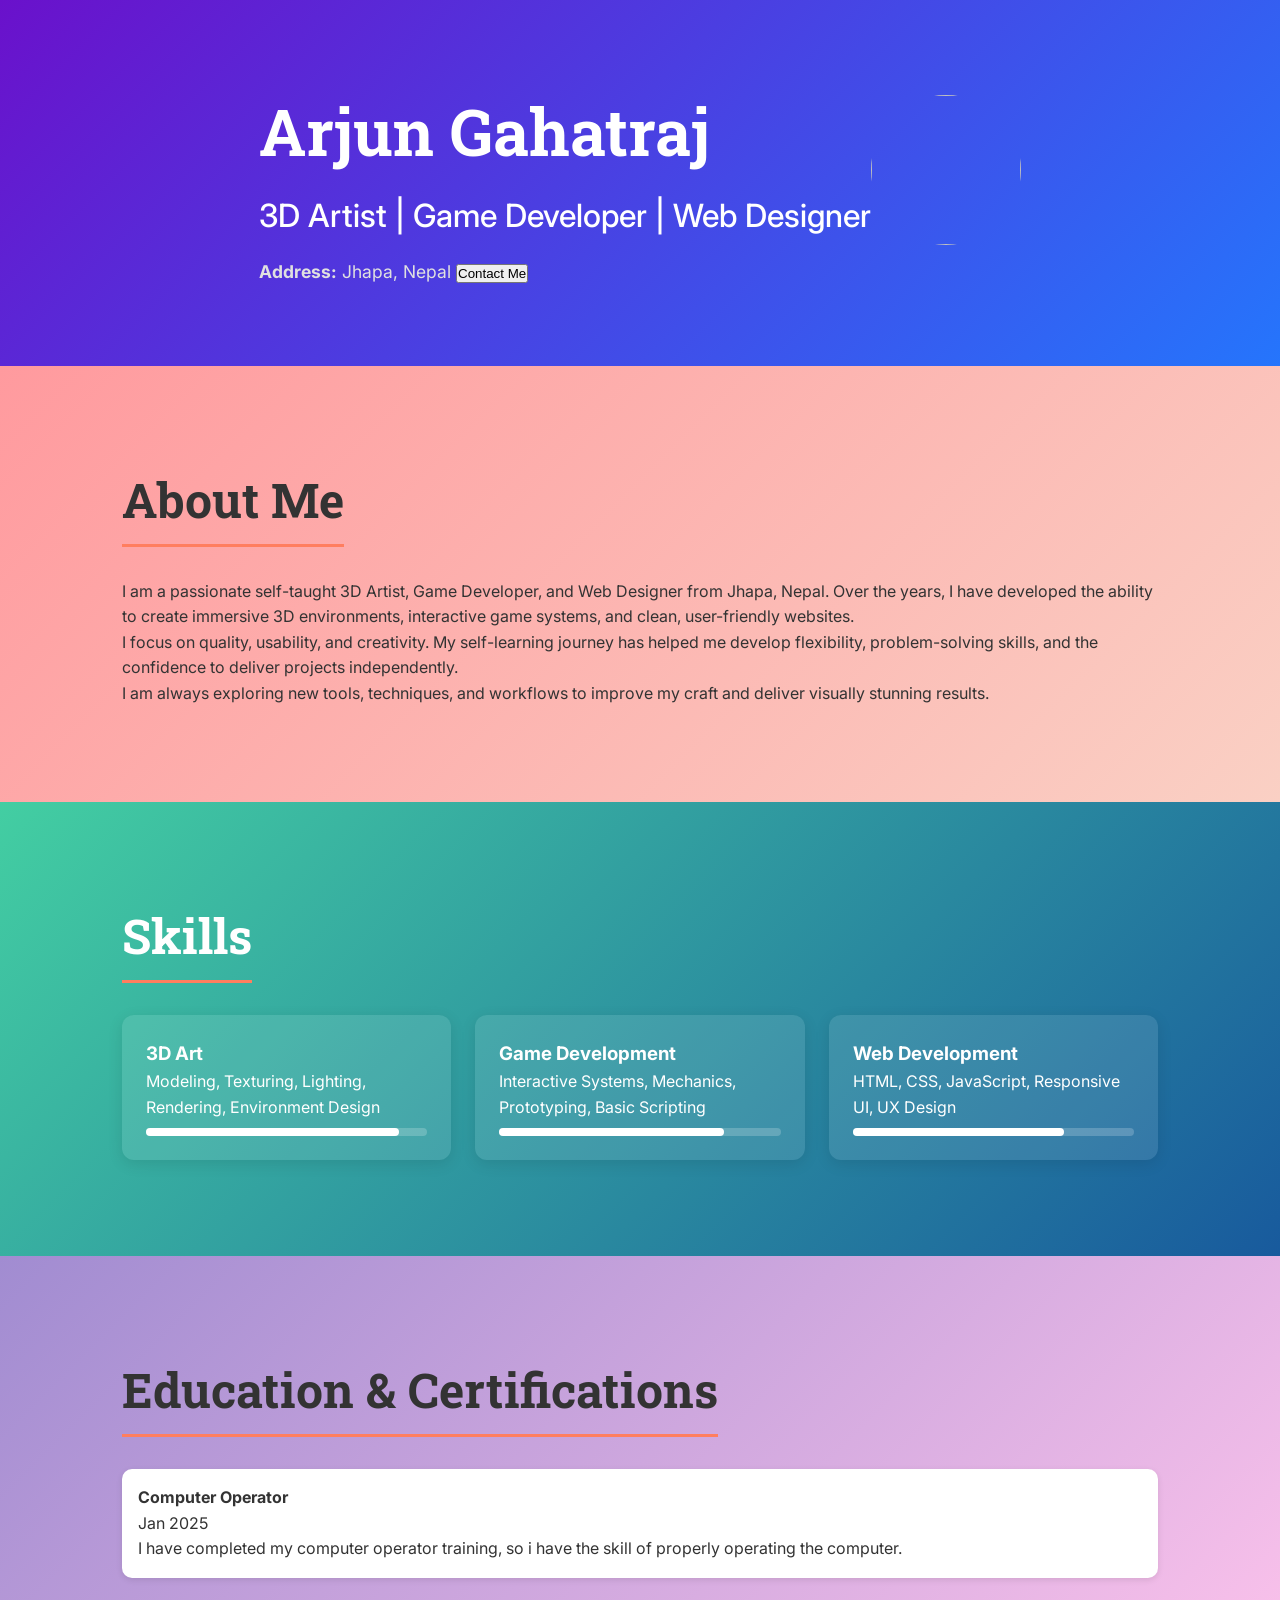
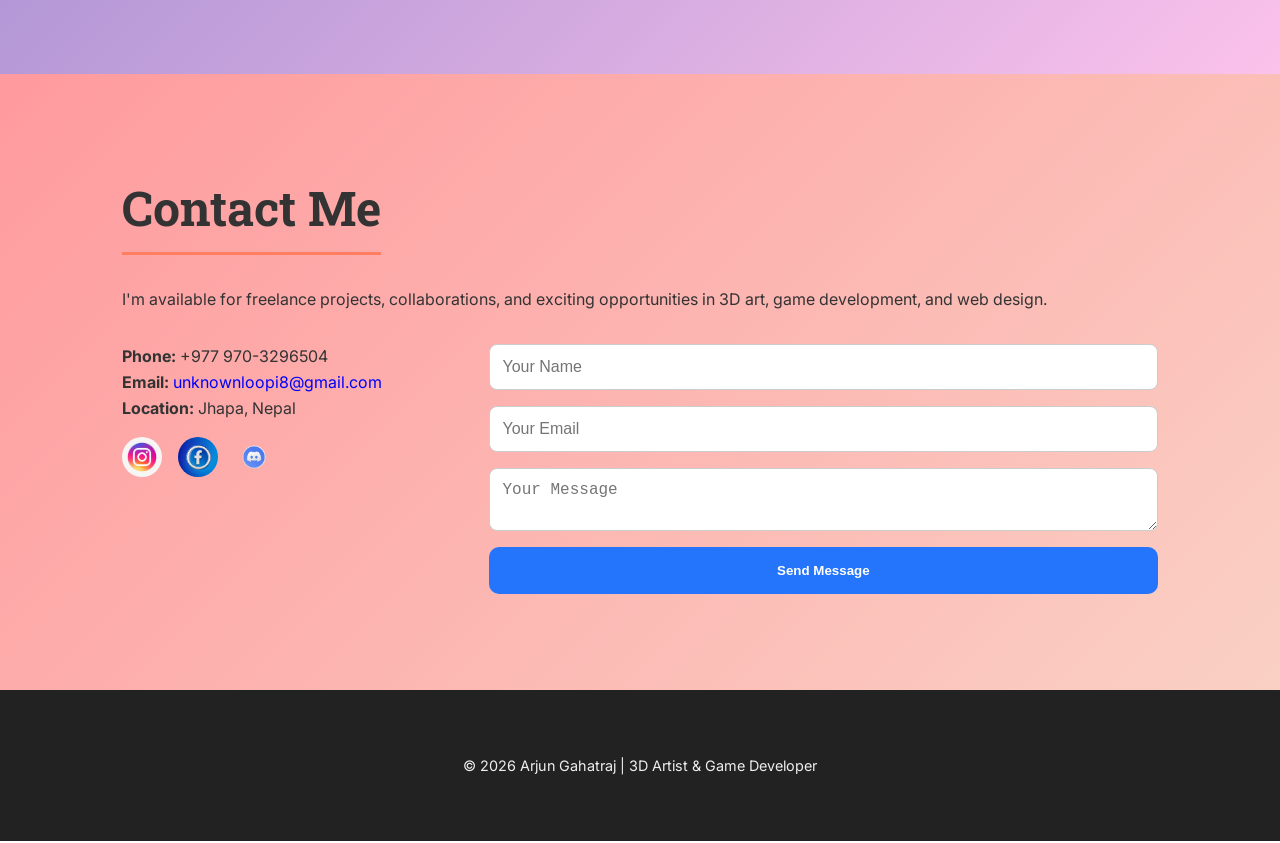
==== index.html @ a42ad147 "Add files via upload" ====
<!DOCTYPE html>
<html lang="en">
<head>
    <meta charset="UTF-8">
    <meta name="viewport" content="width=device-width, initial-scale=1.0">
    <title>Arjun Gahatraj | CV & Portfolio</title>
    <link rel="stylesheet" href="style.css">
    <link href="https://fonts.googleapis.com/css2?family=Inter:wght@400;500;600;700&family=Roboto+Slab:wght@700&display=swap" rel="stylesheet">
</head>
<body>

<!-- Header -->
<header>
    <div class="container header-container">
        <div class="header-title-left">
            <div>
                <h1>Arjun Gahatraj</h1>
                <h2>3D Artist | Game Developer | Web Designer</h2>
            </div>
             <p class="contact-info">
            <b>Address:</b> Jhapa, Nepal
            <!-- Smooth scroll button -->
            <button onclick="document.querySelector('#contact').scrollIntoView({behavior:'smooth'});">
                Contact Me
            </button>
        </p>
        </div>

        <!-- Logo on the right -->
        <div class="logo-end"><img src="https://scontent.fbir7-1.fna.fbcdn.net/v/t39.30808-6/624730823_122177357588399810_7606811546794086730_n.jpg?_nc_cat=108&ccb=1-7&_nc_sid=1d70fc&_nc_ohc=xAlv4XyQEcIQ7kNvwELVkJZ&_nc_oc=Adrgv4I9FXVikTMfXrsfciHVMyRucECPaUSxjr8Bx2lHg42llV7FrNRzdEQzzEj6ynUmH2flnrCEOOec3yPM-d5L&_nc_zt=23&_nc_ht=scontent.fbir7-1.fna&_nc_gid=nI_kO9HvmDN8DcgPKKiGzg&_nc_ss=7a3a8&oh=00_Af2G0-FLDVwYZs8NDkvEdCHOG3veUd5ioL7ylQBLHGQAGQ&oe=69D97340" alt=""></div>

        <!-- Contact Info with Scroll Button -->
       
    </div>
</header>

    <!-- About Me -->
    <section id="about" class="section section-gradient">
        <div class="container">
            <h2>About Me</h2>
            <p>
                I am a passionate self-taught 3D Artist, Game Developer, and Web Designer from Jhapa, Nepal. Over the years, I have developed the ability to create immersive 3D environments, interactive game systems, and clean, user-friendly websites.
            </p>
            <p>
                I focus on quality, usability, and creativity. My self-learning journey has helped me develop flexibility, problem-solving skills, and the confidence to deliver projects independently.
            </p>
            <p>
                I am always exploring new tools, techniques, and workflows to improve my craft and deliver visually stunning results.
            </p>
        </div>
    </section>

    <!-- Skills -->
    <section id="skills" class="section skills-section">
        <div class="container">
            <h2>Skills</h2>
            <div class="skills-grid">
                <div class="skill-card">
                    <h3>3D Art</h3>
                    <p>Modeling, Texturing, Lighting, Rendering, Environment Design</p>
                    <div class="progress-bar"><span style="width: 90%"></span></div>
                </div>
                <div class="skill-card">
                    <h3>Game Development</h3>
                    <p>Interactive Systems, Mechanics, Prototyping, Basic Scripting</p>
                    <div class="progress-bar"><span style="width: 80%"></span></div>
                </div>
                <div class="skill-card">
                    <h3>Web Development</h3>
                    <p>HTML, CSS, JavaScript, Responsive UI, UX Design</p>
                    <div class="progress-bar"><span style="width: 75%"></span></div>
                </div>
            </div>
        </div>
    </section>

    <!-- Education & Certifications -->
    <section id="education" class="section section-gradient-alt">
        <div class="container">
            <h2>Education & Certifications</h2>
            <div class="timeline">
                
                <div class="timeline-item">
                    <h4>Computer Operator</h4>
                    <p>Jan 2025</p>
                    <p>I have completed my computer operator training, so i have the skill of properly operating the computer.</p>
                    
                </div>
            </div>
        </div>
    </section>

    <!-- Contact -->
    <section id="contact" class="section section-gradient">
        <div class="container">
            <h2>Contact Me</h2>
            <p>I'm available for freelance projects, collaborations, and exciting opportunities in 3D art, game development, and web design.</p>
            <div class="contact-container">
                <div class="contact-info-box">
                    <p><strong>Phone:</strong> +977 970-3296504</p>
                    <p><strong>Email:</strong> <a href="mailto:unknownloopi8@gmail.com">unknownloopi8@gmail.com</a></p>
                    <p><strong>Location:</strong> Jhapa, Nepal</p>
                    <div class="social-links">
                        <a href="https://www.instagram.com/print_arjun/" target="_blank"><img src="media/insta.jpg" alt="Instagram"></a>
                        <a href="https://www.facebook.com/arjun.gahatraj.645081" target="_blank"><img src="media/face.jpg" alt="Facebook"></a>
                        <a href="https://discord.com/users/1444528411895927009" target="_blank">
    <img src="media/dis.png" alt="Discord">
</a>
                    </div>
                </div>
                <form class="contact-form">
                    <input type="text" placeholder="Your Name" required>
                    <input type="email" placeholder="Your Email" required>
                    <textarea placeholder="Your Message" required></textarea>
                    <button type="submit">Send Message</button>
                </form>
            </div>
        </div>
    </section>

    <!-- Footer -->
    <footer>
        <div class="container">
            <p>&copy; 2026 Arjun Gahatraj | 3D Artist & Game Developer</p>
        </div>
    </footer>

</body>
</html>
---- style.css ----
/* Reset & Base */
* { margin: 0; padding: 0; box-sizing: border-box; }
body { font-family: 'Inter', sans-serif; background: #fefefe; color: #333; line-height: 1.6; }
a { text-decoration: none; color: #00f; transition: all 0.3s; }
a:hover { text-shadow: 0 0 10px #00f, 0 0 15px #00f; }

/* Containers */
.container { max-width: 1100px; margin: 0 auto; padding: 2rem; }

/* Header */
header { background: linear-gradient(135deg, #6a11cb, #2575fc); color: #fff; padding: 3rem 0; display: flex; flex-direction: column; }
.header-container { display: flex; align-items: center; justify-content: space-between; flex-wrap: wrap; }
.header-title-left { text-align: left; }
.logo-end { font-size: 3.5rem; }
.logo-end img { width: 150px; height: 150px; border-radius: 50%; }
header h1 { font-family: 'Roboto Slab', serif; font-size: 4rem; margin-bottom: 0.5rem; }
header h2 { font-weight: 500; font-size: 2rem; margin-bottom: 1rem; }
header .contact-info { font-size: 1.1rem; color: #e0e0e0; }

/* Sections */
.section { padding: 4rem 0; }
.section h2 { font-family: 'Roboto Slab', serif; font-size: 3rem; margin-bottom: 2rem; text-align: left; border-bottom: 3px solid #ff7e5f; display: inline-block; padding-bottom: 5px; }

/* Section Backgrounds */
.section-gradient { background: linear-gradient(135deg, #ff9a9e, #fad0c4); color: #333; }
.section-gradient-alt { background: linear-gradient(135deg, #a18cd1, #fbc2eb); color: #333; }
.skills-section { background: linear-gradient(135deg, #43cea2, #185a9d); color: #fff; }

/* Skills */
.skills-grid { display: grid; grid-template-columns: repeat(auto-fit, minmax(220px, 1fr)); gap: 1.5rem; }
.skill-card { padding: 1.5rem; border-radius: 12px; background: rgba(255,255,255,0.1); color: #fff; box-shadow: 0 4px 15px rgba(0,0,0,0.1); transition: transform 0.3s; }
.skill-card:hover { transform: translateY(-5px); }
.progress-bar { background: rgba(255,255,255,0.2); height: 8px; border-radius: 5px; margin-top: 0.5rem; }
.progress-bar span { display: block; height: 100%; background: #fff; border-radius: 5px; }

/* Timeline (Education) */
.timeline { display: flex; flex-direction: column; gap: 1rem; }
.timeline-item { background: #fff; padding: 1rem; border-radius: 10px; box-shadow: 0 2px 6px rgba(0,0,0,0.1); }

/* Contact */
.contact-container { display: flex; gap: 2rem; flex-wrap: wrap; margin-top: 2rem; }
.contact-info-box { flex: 1; min-width: 250px; }
.contact-form { flex: 2; min-width: 300px; display: flex; flex-direction: column; gap: 1rem; }
.contact-form input, .contact-form textarea { padding: 0.8rem; border-radius: 8px; border: 1px solid #ccc; font-size: 1rem; }
.contact-form button { padding: 1rem; border-radius: 10px; border: none; background: #2575fc; color: #fff; font-weight: 600; cursor: pointer; transition: background 0.3s; }
.contact-form button:hover { background: #6a11cb; }
.social-links { margin-top: 1rem; display: flex; gap: 1rem; }
.social-links img { width: 40px; height: 40px; border-radius: 50%; transition: transform 0.3s; }
.social-links img:hover { transform: scale(1.2); }

/* Footer */
footer { background: #222; color: #eee; text-align: center; padding: 2rem; font-size: 0.9rem; }

/* Responsive */
@media(max-width:768px){
    .skills-grid { grid-template-columns: 1fr; }
    .contact-container { flex-direction: column; }
    .header-container { flex-direction: column; align-items: flex-start; gap: 1rem; }
    .logo-end { align-self: flex-end; }
}
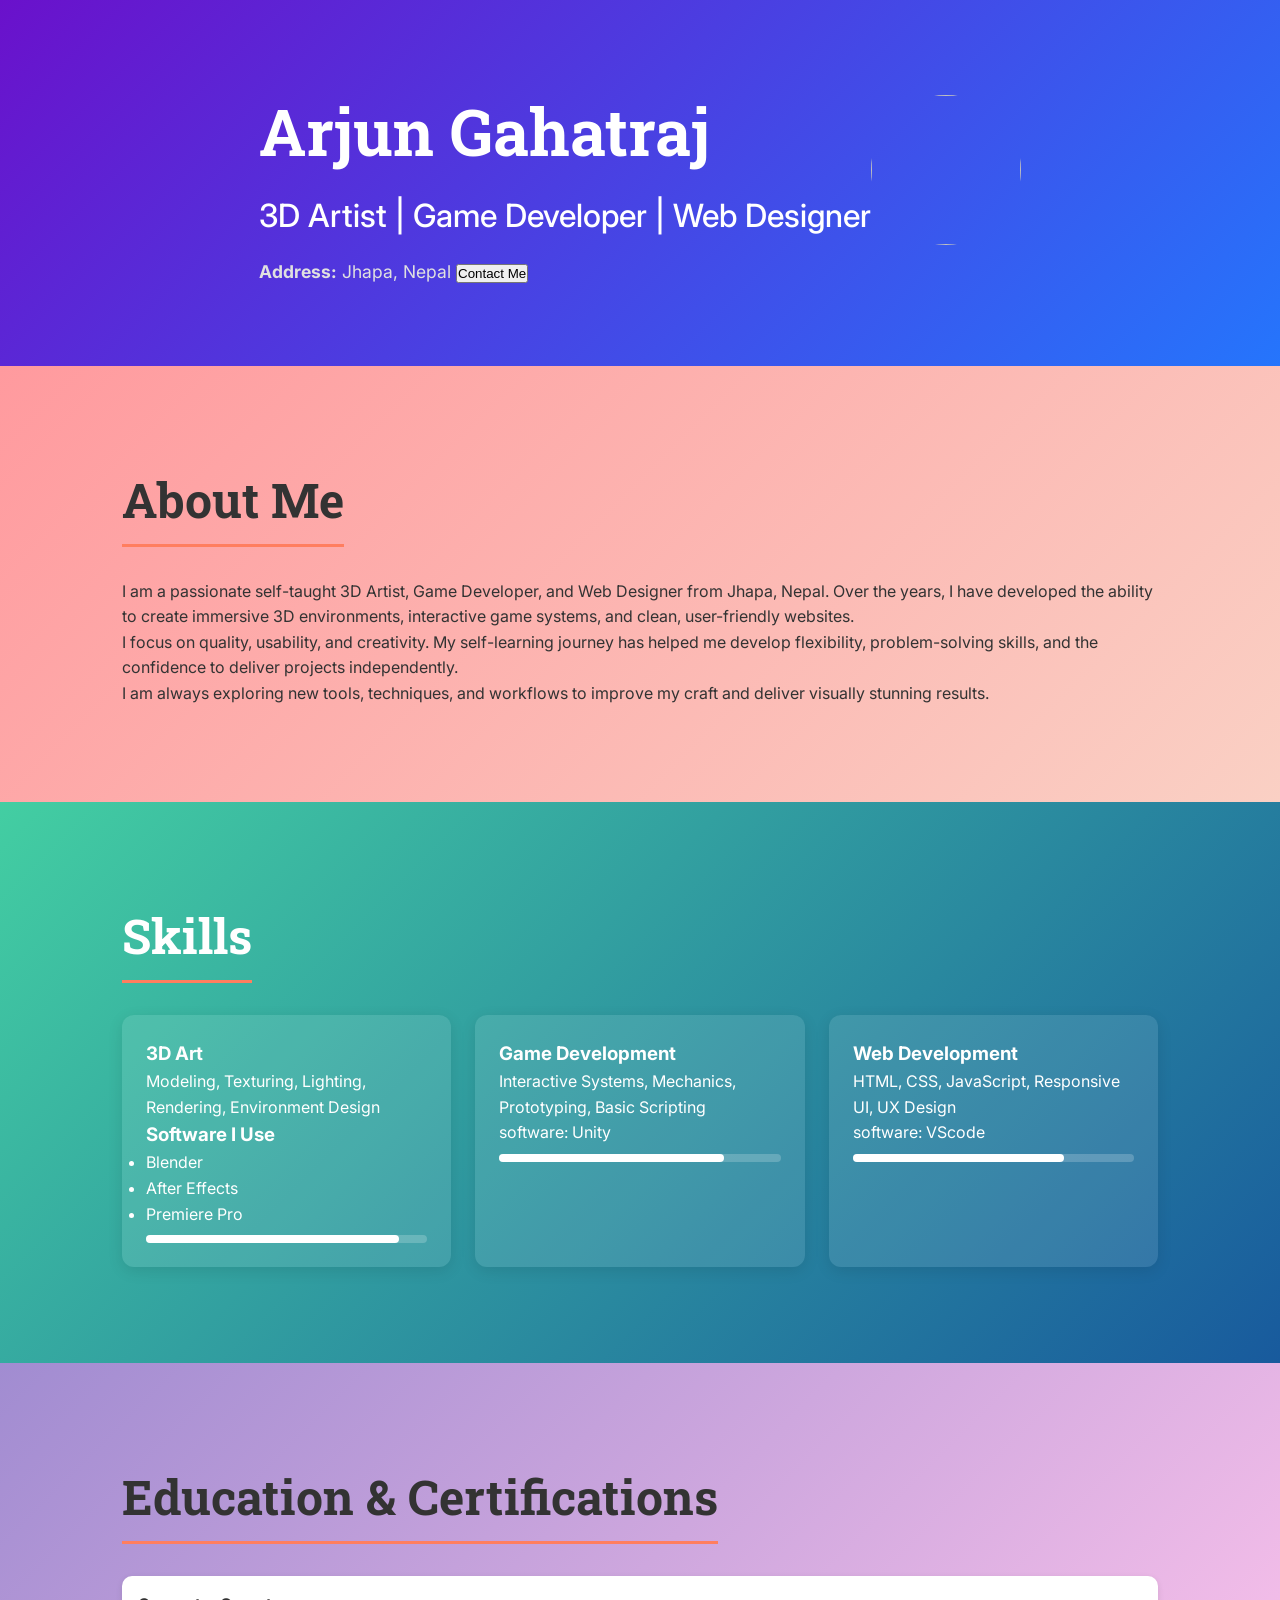
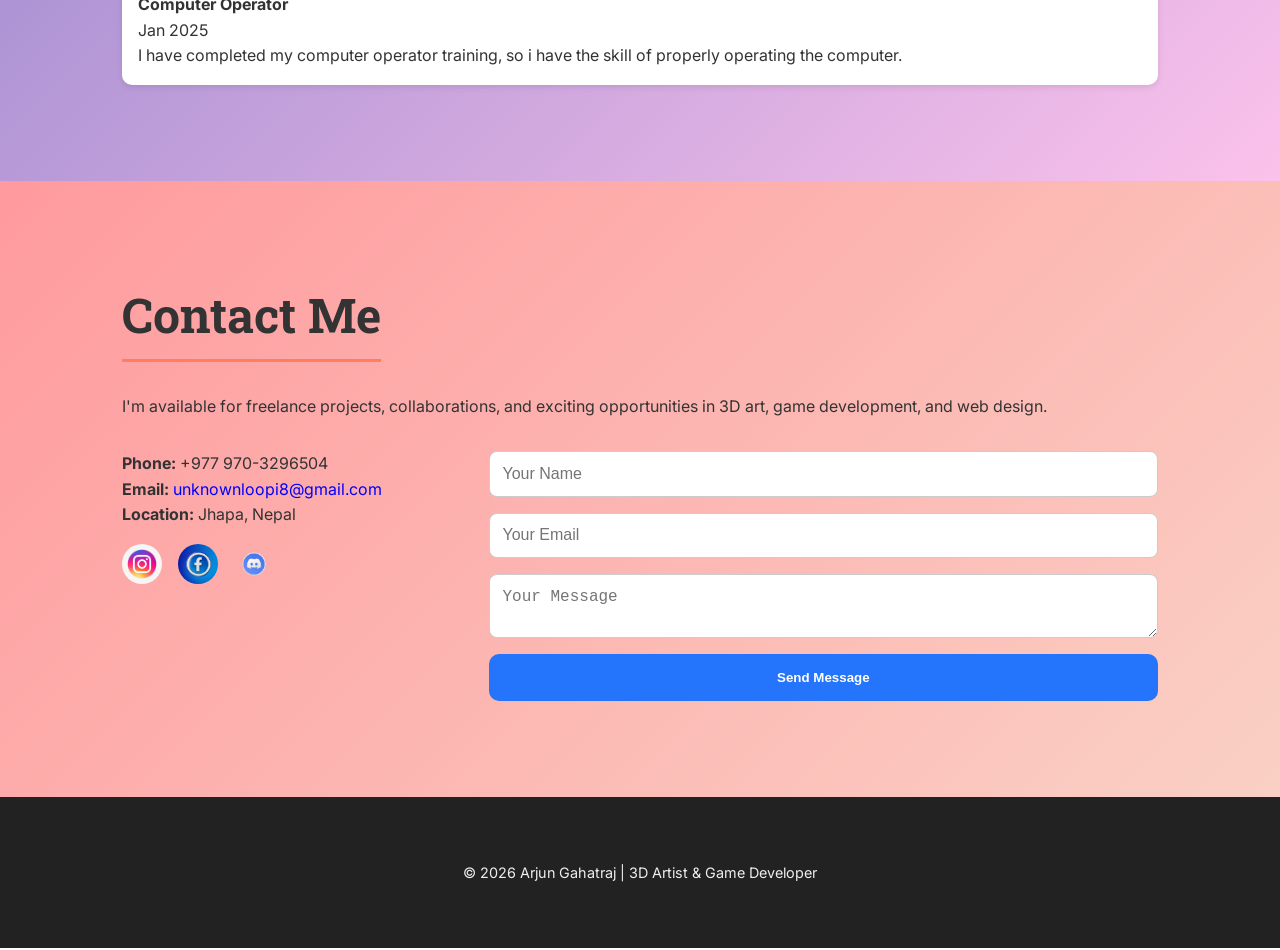
==== commit 42afda9a: "index.html" ====
--- a/index.html
+++ b/index.html
@@ -58,16 +58,29 @@
                 <div class="skill-card">
                     <h3>3D Art</h3>
                     <p>Modeling, Texturing, Lighting, Rendering, Environment Design</p>
+                    
+                    <h3>Software I Use</h3>
+                    <ul>
+                        <li>Blender</li>
+                        <li>After Effects</li>
+                        <li>Premiere Pro</li>
+                    </ul>
+                        
+                    </p>
                     <div class="progress-bar"><span style="width: 90%"></span></div>
                 </div>
                 <div class="skill-card">
                     <h3>Game Development</h3>
                     <p>Interactive Systems, Mechanics, Prototyping, Basic Scripting</p>
+                    
+                    <p>software: Unity</p>
+                    
                     <div class="progress-bar"><span style="width: 80%"></span></div>
                 </div>
                 <div class="skill-card">
                     <h3>Web Development</h3>
                     <p>HTML, CSS, JavaScript, Responsive UI, UX Design</p>
+                    <p>software: VScode</p>
                     <div class="progress-bar"><span style="width: 75%"></span></div>
                 </div>
             </div>
@@ -126,4 +139,4 @@
     </footer>
 
 </body>
-</html>+</html>
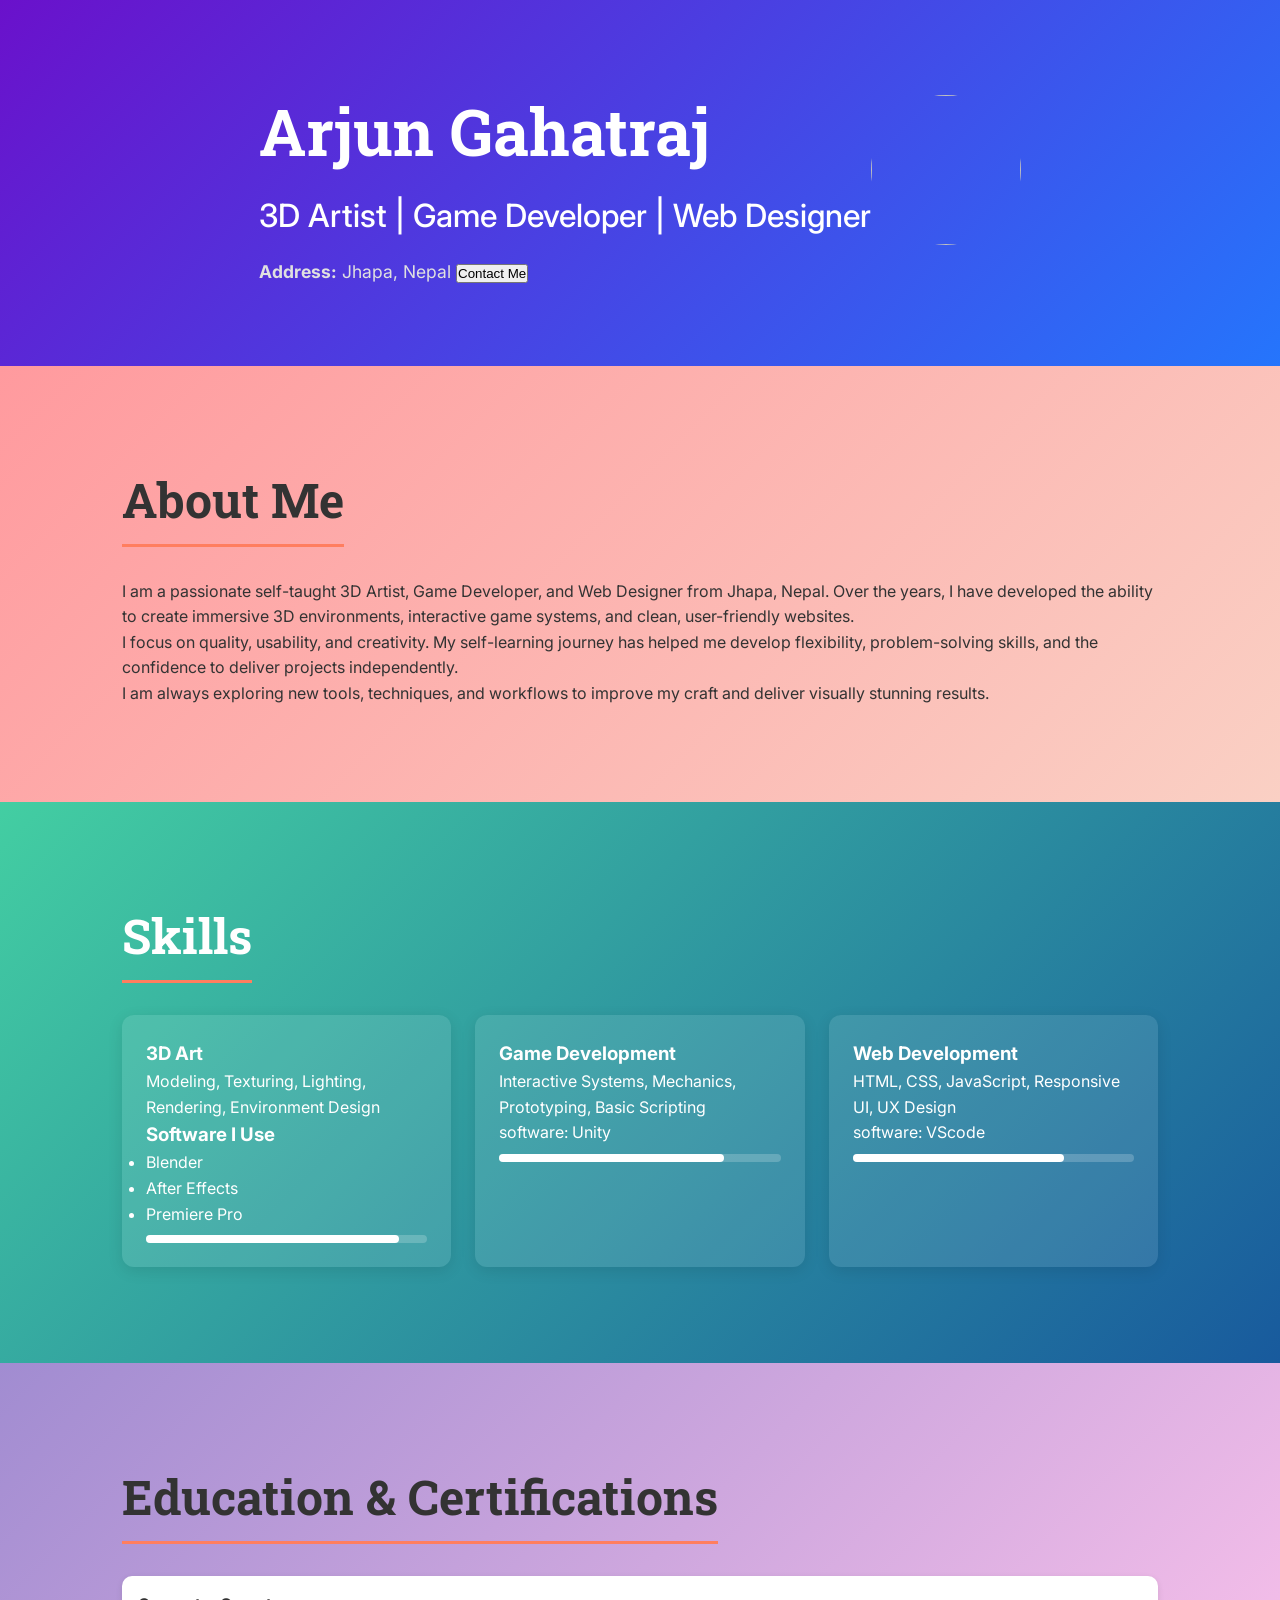
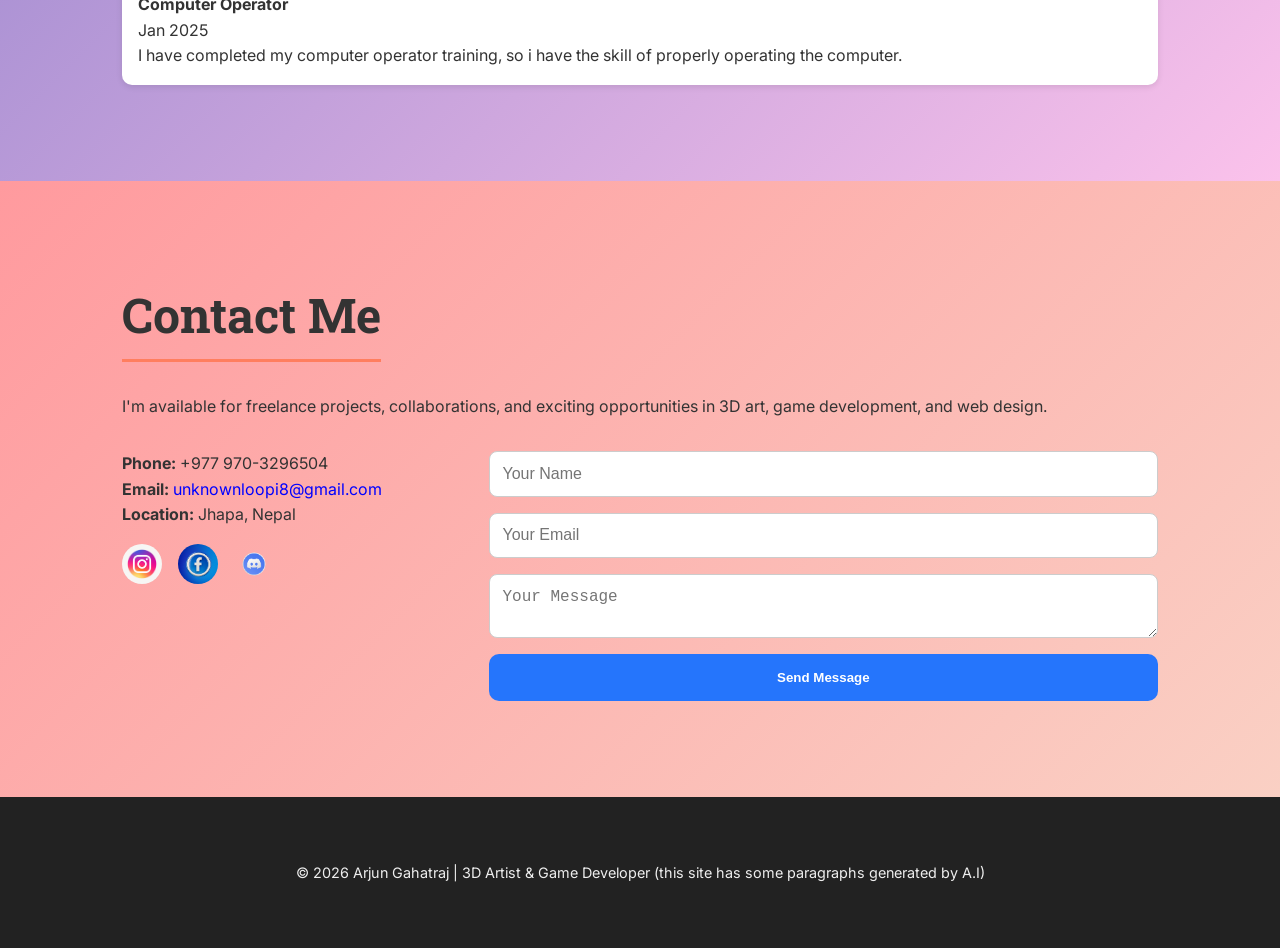
==== commit 3da21923: "index.html" ====
--- a/index.html
+++ b/index.html
@@ -134,7 +134,7 @@
     <!-- Footer -->
     <footer>
         <div class="container">
-            <p>&copy; 2026 Arjun Gahatraj | 3D Artist & Game Developer</p>
+            <p>&copy; 2026 Arjun Gahatraj | 3D Artist & Game Developer (this site has some paragraphs generated by A.I)</p>
         </div>
     </footer>
 
